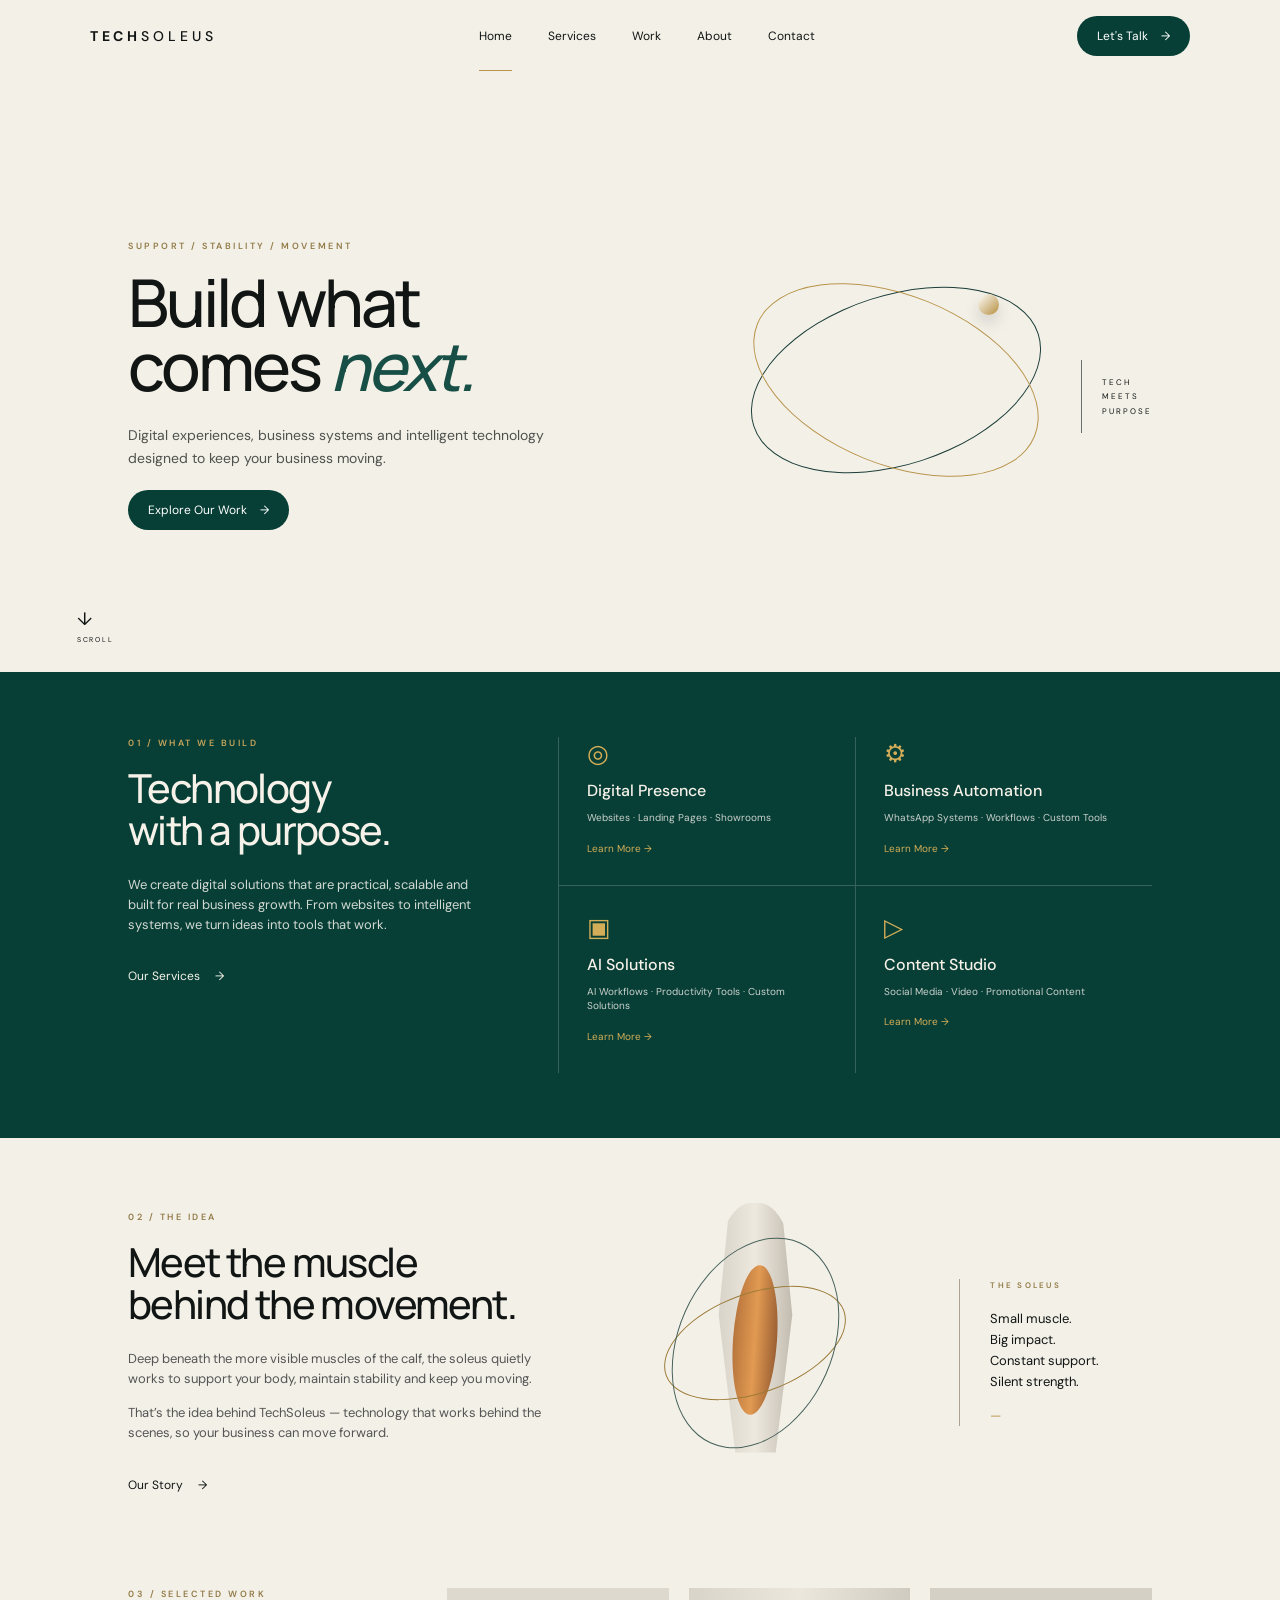
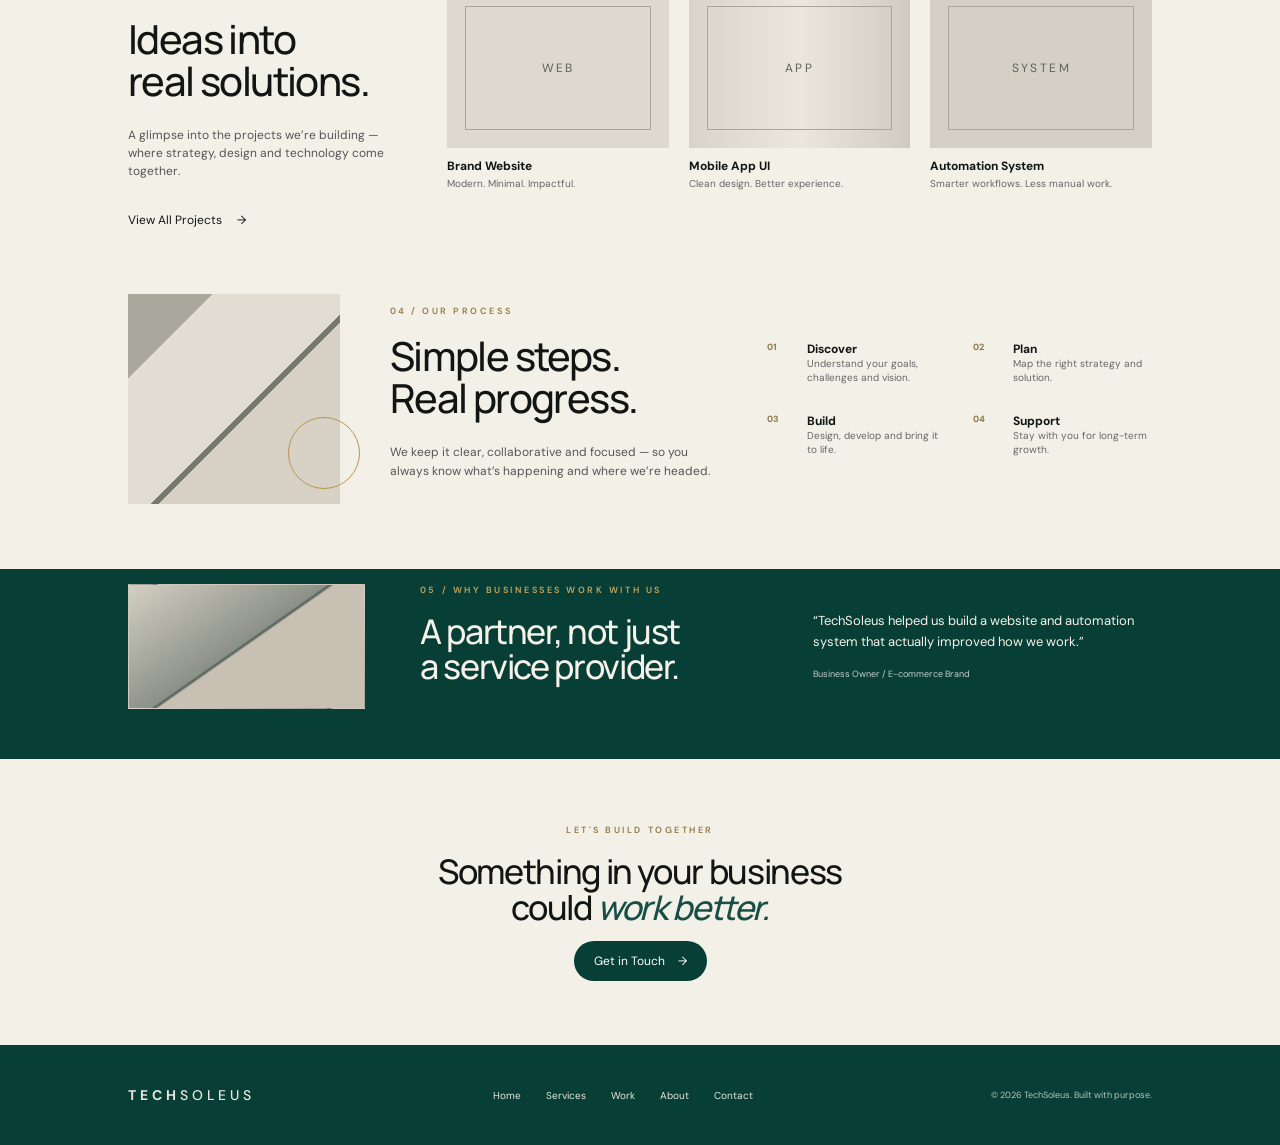
==== index.html @ dd8bb42d "Add files via upload" ====
<!DOCTYPE html>
<html lang="en">
<head>
  <meta charset="UTF-8" />
  <meta name="viewport" content="width=device-width, initial-scale=1.0" />
  <meta name="description" content="TechSoleus builds digital experiences, business systems and intelligent technology." />
  <title>TechSoleus — Build what comes next.</title>
  <link rel="stylesheet" href="style.css" />
</head>
<body>
  <header class="nav">
    <a class="logo" href="#home">TECH<span>SOLEUS</span></a>
    <nav aria-label="Main navigation">
      <a class="active" href="#home">Home</a>
      <a href="#services">Services</a>
      <a href="#work">Work</a>
      <a href="#about">About</a>
      <a href="#contact">Contact</a>
    </nav>
    <a class="nav-cta" href="#contact">Let's Talk <span>→</span></a>
    <button class="menu" aria-label="Open menu">☰</button>
  </header>

  <main>
    <section class="hero" id="home">
      <div class="hero-copy">
        <p class="eyebrow">SUPPORT / STABILITY / MOVEMENT</p>
        <h1>Build what <br />comes <em>next.</em></h1>
        <p class="lead">Digital experiences, business systems and intelligent technology designed to keep your business moving.</p>
        <a class="button" href="#work">Explore Our Work <span>→</span></a>
      </div>
      <div class="orbit-wrap" aria-hidden="true">
        <div class="orbit orbit-a"></div>
        <div class="orbit orbit-b"></div>
        <div class="orb"></div>
        <div class="orbit-label">TECH<br />MEETS<br />PURPOSE</div>
      </div>
      <div class="scroll">↓<small>SCROLL</small></div>
    </section>

    <section class="services dark" id="services">
      <div class="section-intro">
        <p class="eyebrow gold">01 / WHAT WE BUILD</p>
        <h2>Technology<br />with a purpose.</h2>
        <p>We create digital solutions that are practical, scalable and built for real business growth. From websites to intelligent systems, we turn ideas into tools that work.</p>
        <a class="text-link" href="#contact">Our Services <span>→</span></a>
      </div>
      <div class="service-grid">
        <article><div class="icon">◎</div><h3>Digital Presence</h3><p>Websites · Landing Pages · Showrooms</p><a href="#contact">Learn More →</a></article>
        <article><div class="icon">⚙</div><h3>Business Automation</h3><p>WhatsApp Systems · Workflows · Custom Tools</p><a href="#contact">Learn More →</a></article>
        <article><div class="icon">▣</div><h3>AI Solutions</h3><p>AI Workflows · Productivity Tools · Custom Solutions</p><a href="#contact">Learn More →</a></article>
        <article><div class="icon">▷</div><h3>Content Studio</h3><p>Social Media · Video · Promotional Content</p><a href="#contact">Learn More →</a></article>
      </div>
    </section>

    <section class="idea" id="about">
      <div>
        <p class="eyebrow">02 / THE IDEA</p>
        <h2>Meet the muscle<br />behind the movement.</h2>
        <p>Deep beneath the more visible muscles of the calf, the soleus quietly works to support your body, maintain stability and keep you moving.</p>
        <p>That’s the idea behind TechSoleus — technology that works behind the scenes, so your business can move forward.</p>
        <a class="text-link" href="#contact">Our Story <span>→</span></a>
      </div>
      <div class="soleus-visual" aria-label="Abstract anatomical soleus-inspired visual">
        <div class="leg"></div>
        <div class="muscle"></div>
        <div class="ring ring-1"></div>
        <div class="ring ring-2"></div>
      </div>
      <aside><p class="eyebrow">THE SOLEUS</p><p>Small muscle.<br />Big impact.<br />Constant support.<br />Silent strength.</p><span>—</span></aside>
    </section>

    <section class="work" id="work">
      <div class="work-heading">
        <p class="eyebrow">03 / SELECTED WORK</p>
        <h2>Ideas into<br />real solutions.</h2>
        <p>A glimpse into the projects we’re building — where strategy, design and technology come together.</p>
        <a class="text-link" href="#contact">View All Projects <span>→</span></a>
      </div>
      <div class="project-grid">
        <article class="project"><div class="mock laptop">WEB</div><h3>Brand Website</h3><p>Modern. Minimal. Impactful.</p></article>
        <article class="project"><div class="mock phones">APP</div><h3>Mobile App UI</h3><p>Clean design. Better experience.</p></article>
        <article class="project"><div class="mock dashboard">SYSTEM</div><h3>Automation System</h3><p>Smarter workflows. Less manual work.</p></article>
      </div>
    </section>

    <section class="process">
      <div class="process-image"></div>
      <div class="process-copy">
        <p class="eyebrow">04 / OUR PROCESS</p>
        <h2>Simple steps.<br />Real progress.</h2>
        <p>We keep it clear, collaborative and focused — so you always know what’s happening and where we’re headed.</p>
      </div>
      <div class="steps">
        <div><b>01</b><strong>Discover</strong><span>Understand your goals, challenges and vision.</span></div>
        <div><b>02</b><strong>Plan</strong><span>Map the right strategy and solution.</span></div>
        <div><b>03</b><strong>Build</strong><span>Design, develop and bring it to life.</span></div>
        <div><b>04</b><strong>Support</strong><span>Stay with you for long-term growth.</span></div>
      </div>
    </section>

    <section class="testimonial dark">
      <div class="mountain"></div>
      <div><p class="eyebrow gold">05 / WHY BUSINESSES WORK WITH US</p><h2>A partner, not just<br />a service provider.</h2></div>
      <blockquote>“TechSoleus helped us build a website and automation system that actually improved how we work.”<cite>Business Owner / E-commerce Brand</cite></blockquote>
    </section>

    <section class="cta" id="contact">
      <p class="eyebrow">LET'S BUILD TOGETHER</p>
      <h2>Something in your business<br />could <em>work better.</em></h2>
      <a class="button" href="mailto:hello@techsoleus.example">Get in Touch <span>→</span></a>
    </section>
  </main>

  <footer class="footer">
    <a class="logo" href="#home">TECH<span>SOLEUS</span></a>
    <div><a href="#home">Home</a><a href="#services">Services</a><a href="#work">Work</a><a href="#about">About</a><a href="#contact">Contact</a></div>
    <p>© 2026 TechSoleus. Built with purpose.</p>
  </footer>
  <script src="script.js"></script>
</body>
</html>
---- style.css ----
@import url('https://fonts.googleapis.com/css2?family=DM+Sans:wght@400;500;600;700&family=Manrope:wght@400;500;600;700&display=swap');
:root{--ivory:#f3f0e8;--ink:#111513;--green:#073f36;--green2:#0c4c41;--gold:#b9954c;--line:#cfcabf}
*{box-sizing:border-box}html{scroll-behavior:smooth}body{margin:0;background:var(--ivory);color:var(--ink);font-family:"DM Sans",Arial,sans-serif}a{color:inherit;text-decoration:none}.nav{height:72px;display:flex;align-items:center;justify-content:space-between;padding:0 7%;background:var(--ivory);position:sticky;top:0;z-index:20}.logo{font-weight:700;letter-spacing:.28em;font-size:14px}.logo span{font-weight:500}.nav nav{display:flex;gap:36px;font-size:12px}.nav nav a{padding:26px 0;border-bottom:1px solid transparent}.nav nav a.active{border-color:var(--gold)}.nav-cta,.button{background:var(--green);color:#fff;border-radius:30px;padding:12px 20px;font-size:12px}.nav-cta span,.button span{margin-left:10px}.menu{display:none;background:none;border:0;font-size:22px}
.hero{min-height:600px;padding:65px 10% 50px;display:grid;grid-template-columns:1fr 1fr;align-items:center;position:relative;overflow:hidden}.eyebrow{font-size:9px;letter-spacing:.28em;color:#927b48;margin:0 0 18px;font-weight:600}.hero h1{font-family:Manrope,sans-serif;font-size:66px;line-height:.98;font-weight:500;margin:0 0 25px;letter-spacing:-.045em}.hero h1 em,.cta em{font-style:italic;color:#174e45}.lead{max-width:470px;line-height:1.65;color:#4f514d;font-size:14px;margin-bottom:28px}.orbit-wrap{height:390px;position:relative}.orbit{position:absolute;left:50%;top:50%;border:1px solid #1c3e39;border-radius:50%;transform:translate(-50%,-50%) rotate(-18deg)}.orbit-a{width:300px;height:170px}.orbit-b{width:300px;height:170px;border-color:var(--gold);transform:translate(-50%,-50%) rotate(22deg)}.orb{width:21px;height:21px;border-radius:50%;background:linear-gradient(135deg,#fff,#b58d3c);position:absolute;left:66%;top:28%;box-shadow:0 8px 15px #0002}.orbit-label{position:absolute;right:0;top:45%;border-left:1px solid #68716d;padding:15px 0 15px 20px;font-size:8px;letter-spacing:.25em;line-height:1.8}.scroll{position:absolute;left:6%;bottom:28px;font-size:18px}.scroll small{display:block;font-size:7px;letter-spacing:.25em;margin-top:4px}
.dark{background:var(--green);color:#f7f2e9}.services{padding:65px 10%;display:grid;grid-template-columns:.85fr 1.4fr;gap:70px}.dark .eyebrow{color:#c7a45b}.section-intro h2,.idea h2,.work h2,.process h2,.testimonial h2,.cta h2{font-family:Manrope,sans-serif;font-weight:500;letter-spacing:-.04em;font-size:40px;line-height:1.05;margin:0 0 24px}.section-intro>p:not(.eyebrow){max-width:390px;line-height:1.55;color:#d2d9d3;font-size:13px}.text-link{display:inline-block;margin-top:20px;font-size:12px}.text-link span{margin-left:12px}.service-grid{display:grid;grid-template-columns:1fr 1fr;border-left:1px solid #ffffff30}.service-grid article{padding:0 28px 28px;border-bottom:1px solid #ffffff30}.service-grid article:nth-child(odd){border-right:1px solid #ffffff30}.service-grid article:nth-child(n+3){padding-top:25px;border-bottom:0}.icon{color:#d3ad57;font-size:25px;margin-bottom:10px}.service-grid h3{font-size:16px;font-weight:500;margin:0 0 8px}.service-grid p,.service-grid a{font-size:10px;color:#cbd1cc;line-height:1.45}.service-grid a{color:#d3ad57}
.idea{display:grid;grid-template-columns:1.1fr .8fr .5fr;gap:50px;align-items:center;padding:65px 10%}.idea>div:first-child p:not(.eyebrow){font-size:13px;line-height:1.55;color:#555;margin:0 0 14px;max-width:440px}.soleus-visual{height:300px;position:relative;display:flex;justify-content:center}.leg{width:92px;height:250px;background:linear-gradient(90deg,#d2cec4,#eee9df,#b8b1a5);border-radius:45% 45% 25% 25%;position:absolute;top:0;clip-path:polygon(22% 0,78% 0,90% 45%,72% 100%,28% 100%,10% 45%)}.muscle{width:44px;height:150px;background:linear-gradient(90deg,#b8763d,#e29a52,#9b6033);border-radius:50%;position:absolute;top:62px;z-index:2;transform:rotate(4deg)}.ring{position:absolute;border:1px solid #9b7a37;border-radius:50%;z-index:3}.ring-1{width:190px;height:100px;top:90px;transform:rotate(-20deg)}.ring-2{width:155px;height:220px;top:30px;transform:rotate(24deg);border-color:#45615a}.idea aside{border-left:1px solid #aaa295;padding-left:30px;font-size:13px;line-height:1.6}.idea aside .eyebrow{font-size:8px}.idea aside span{color:var(--gold)}
.work{padding:20px 10% 65px;display:grid;grid-template-columns:.65fr 1.7fr;gap:50px}.work-heading>p:not(.eyebrow){font-size:12px;line-height:1.5;color:#555}.project-grid{display:grid;grid-template-columns:repeat(3,1fr);gap:20px}.mock{height:160px;background:#ded9cf;display:flex;align-items:center;justify-content:center;color:#5c625e;letter-spacing:.2em;font-size:12px;position:relative;overflow:hidden}.mock:before{content:"";position:absolute;inset:18px;border:1px solid #aaa59a}.phones{background:linear-gradient(90deg,#d9d4c9,#ece7dd,#d0cbc1)}.dashboard{background:#d5d0c6}.project h3{font-size:12px;margin:10px 0 3px}.project p{font-size:10px;color:#666;margin:0}
.process{padding:0 10% 65px;display:grid;grid-template-columns:.55fr .85fr 1fr;gap:50px;align-items:center}.process-image{height:210px;background:linear-gradient(135deg,#aaa79d 0 20%,#e2ddd2 20% 55%,#777970 55% 57%,#d7d1c6 57%);position:relative}.process-image:after{content:"";position:absolute;width:70px;height:70px;border:1px solid var(--gold);border-radius:50%;right:-20px;bottom:15px}.process-copy>p:not(.eyebrow){font-size:12px;line-height:1.55;color:#555}.steps{display:grid;grid-template-columns:1fr 1fr;gap:28px}.steps div{display:grid;grid-template-columns:30px 1fr;column-gap:10px}.steps b{font-size:9px;color:#8c7546}.steps strong{font-size:12px}.steps span{grid-column:2;font-size:10px;color:#666;line-height:1.4}
.testimonial{padding:15px 10% 50px;display:grid;grid-template-columns:.7fr 1fr 1fr;gap:55px;align-items:center}.mountain{height:125px;background:linear-gradient(145deg,#d4cfc2,#8c9188 48%,#515f5a 49%,#c8c0b2 50%);border:1px solid #ffffff20}.testimonial h2{font-size:34px}.testimonial blockquote{margin:0;font-size:13px;line-height:1.6}.testimonial cite{display:block;font-style:normal;font-size:9px;color:#c7cfc8;margin-top:14px}
.cta{text-align:center;padding:65px 10% 75px;position:relative}.cta h2{font-size:34px}.footer{background:#073f36;color:#e8e6de;padding:35px 10%;display:flex;align-items:center;justify-content:space-between}.footer>div{display:flex;gap:25px;font-size:10px}.footer>p{font-size:9px;color:#b8c3bc}
@media(max-width:800px){.nav{padding:0 6%}.nav nav,.nav-cta{display:none}.menu{display:block}.hero{grid-template-columns:1fr;padding:55px 7%;min-height:auto}.hero h1{font-size:48px}.orbit-wrap{height:300px}.services,.idea,.work,.process,.testimonial{grid-template-columns:1fr;padding-left:7%;padding-right:7%;gap:35px}.service-grid{border-left:0}.idea aside{border-left:0;border-top:1px solid #aaa295;padding:20px 0}.project-grid{grid-template-columns:1fr}.process-image{height:180px}.steps{margin-top:10px}.footer{flex-direction:column;gap:25px;text-align:center}.footer>div{flex-wrap:wrap;justify-content:center}}
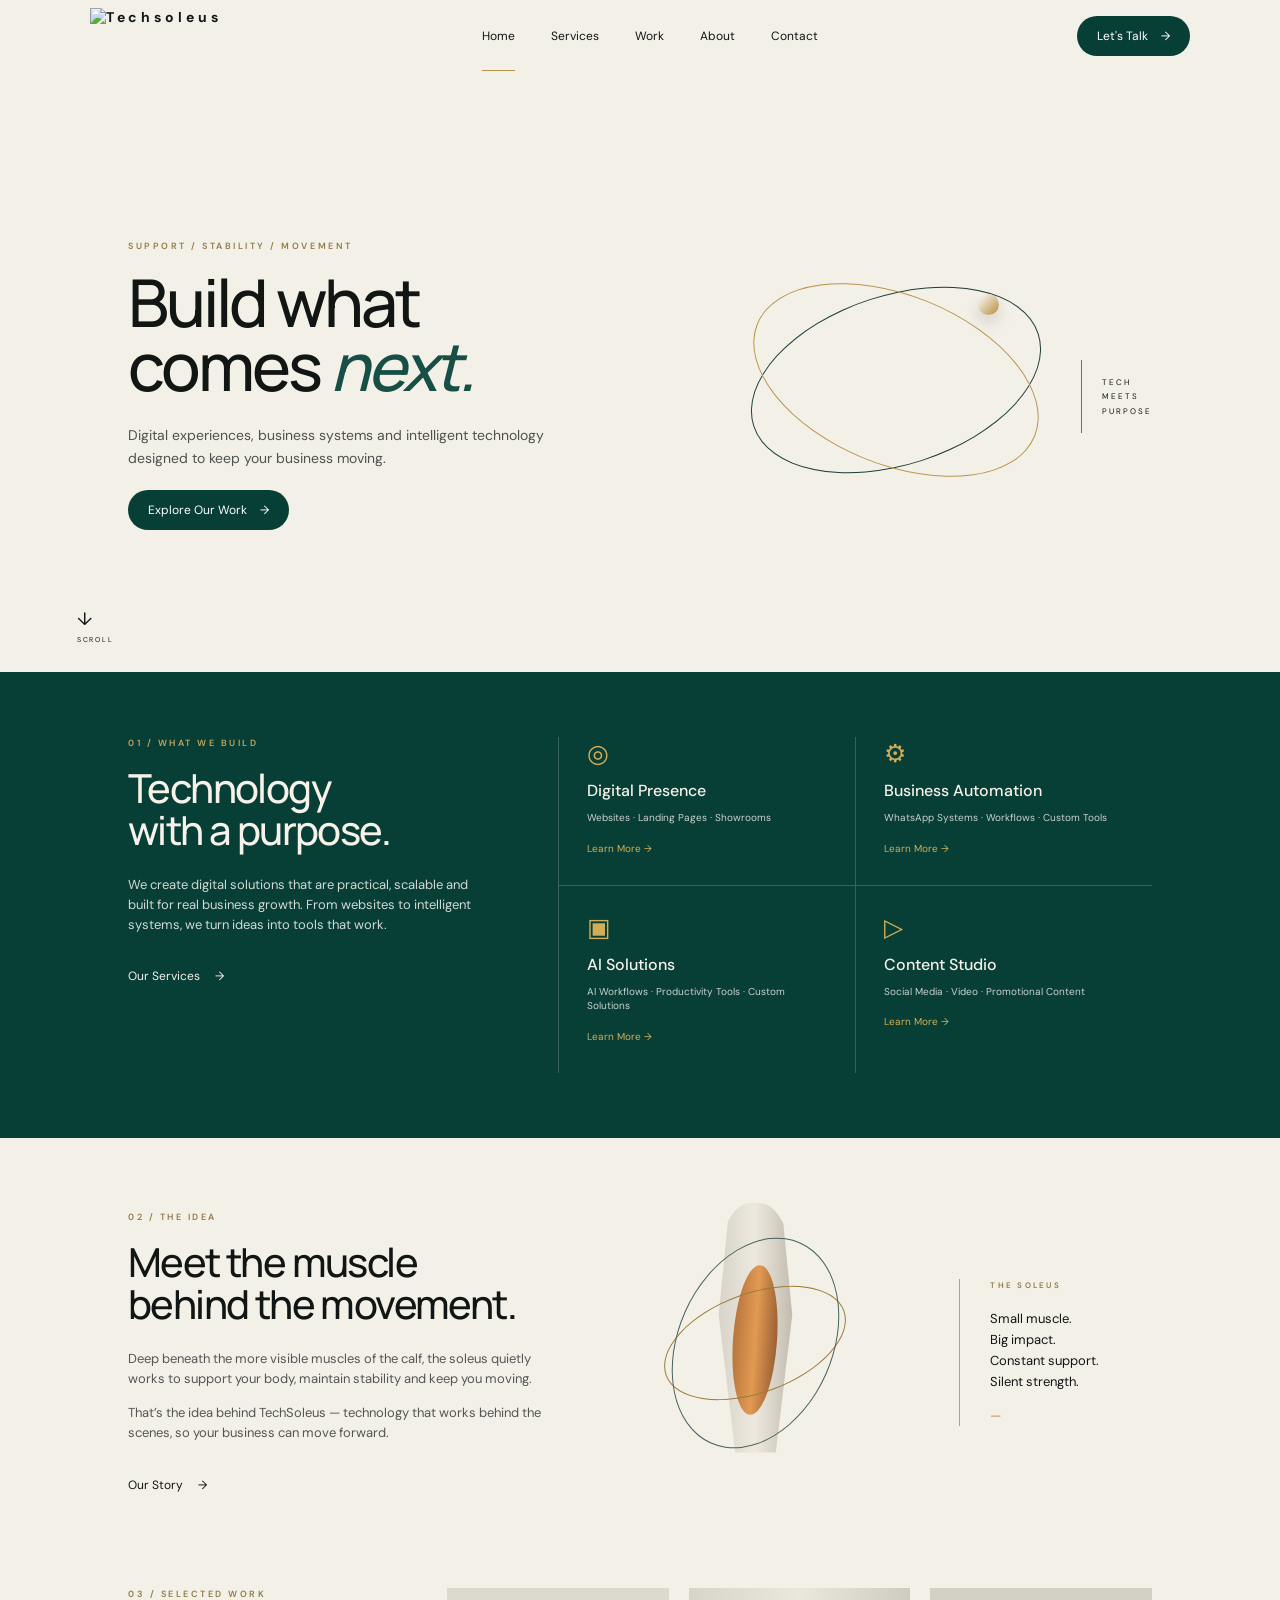
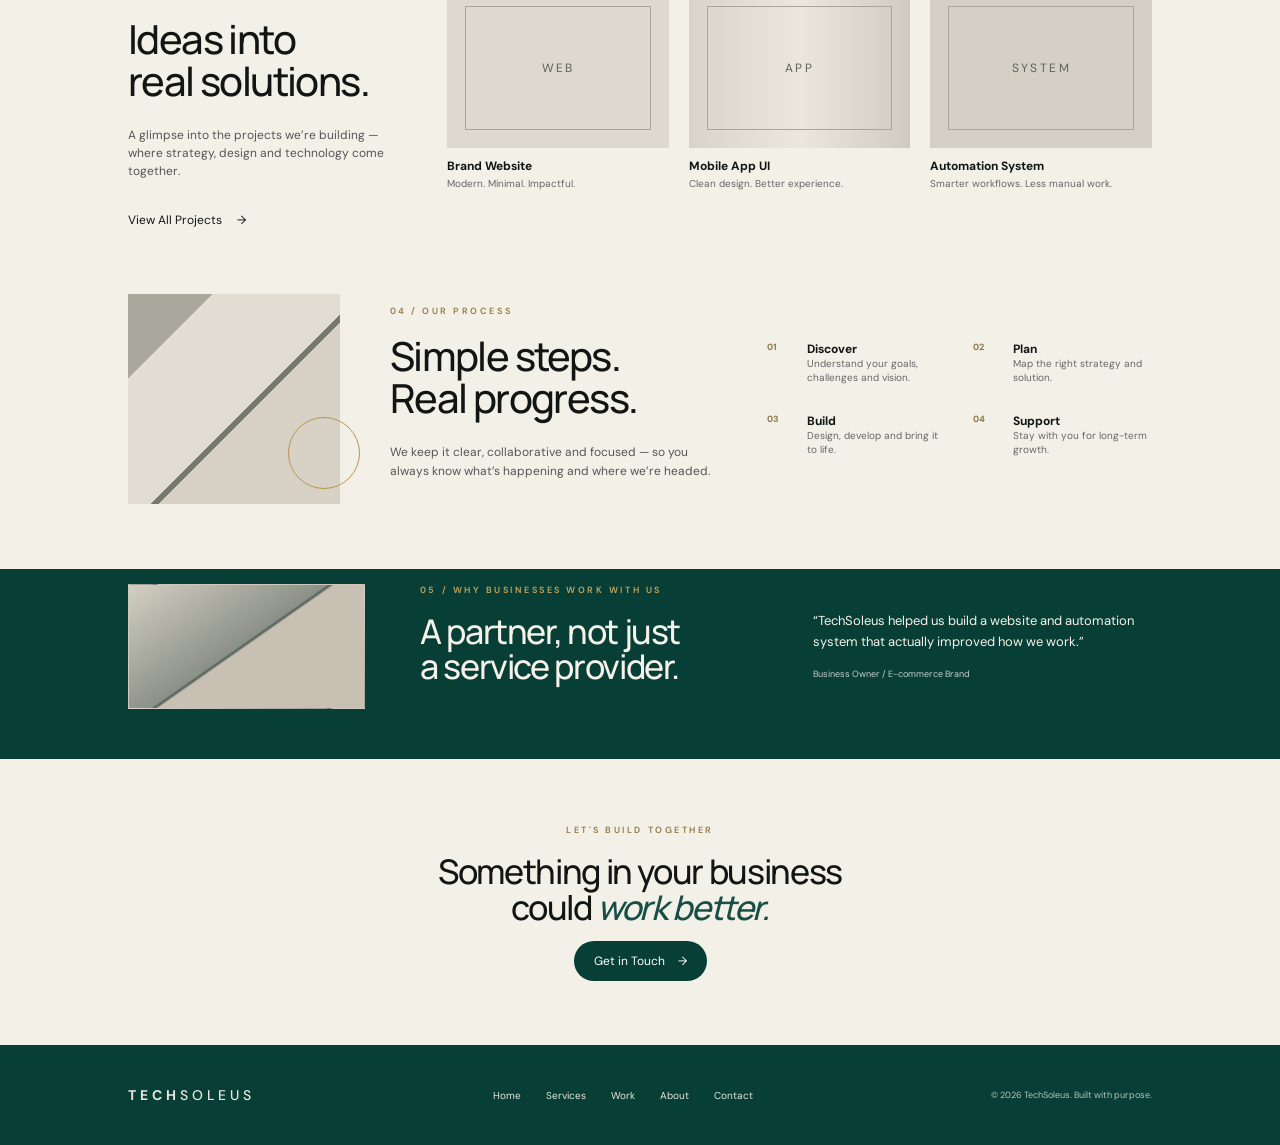
==== commit 48b4e22d: "Update index.html" ====
--- a/index.html
+++ b/index.html
@@ -9,7 +9,7 @@
 </head>
 <body>
   <header class="nav">
-    <a class="logo" href="#home">TECH<span>SOLEUS</span></a>
+   <a class="logo" href="#home"><img src="techsoleus-logo.png" alt="Techsoleus" style="height:56px; width:auto; display:block;"></a>
     <nav aria-label="Main navigation">
       <a class="active" href="#home">Home</a>
       <a href="#services">Services</a>
